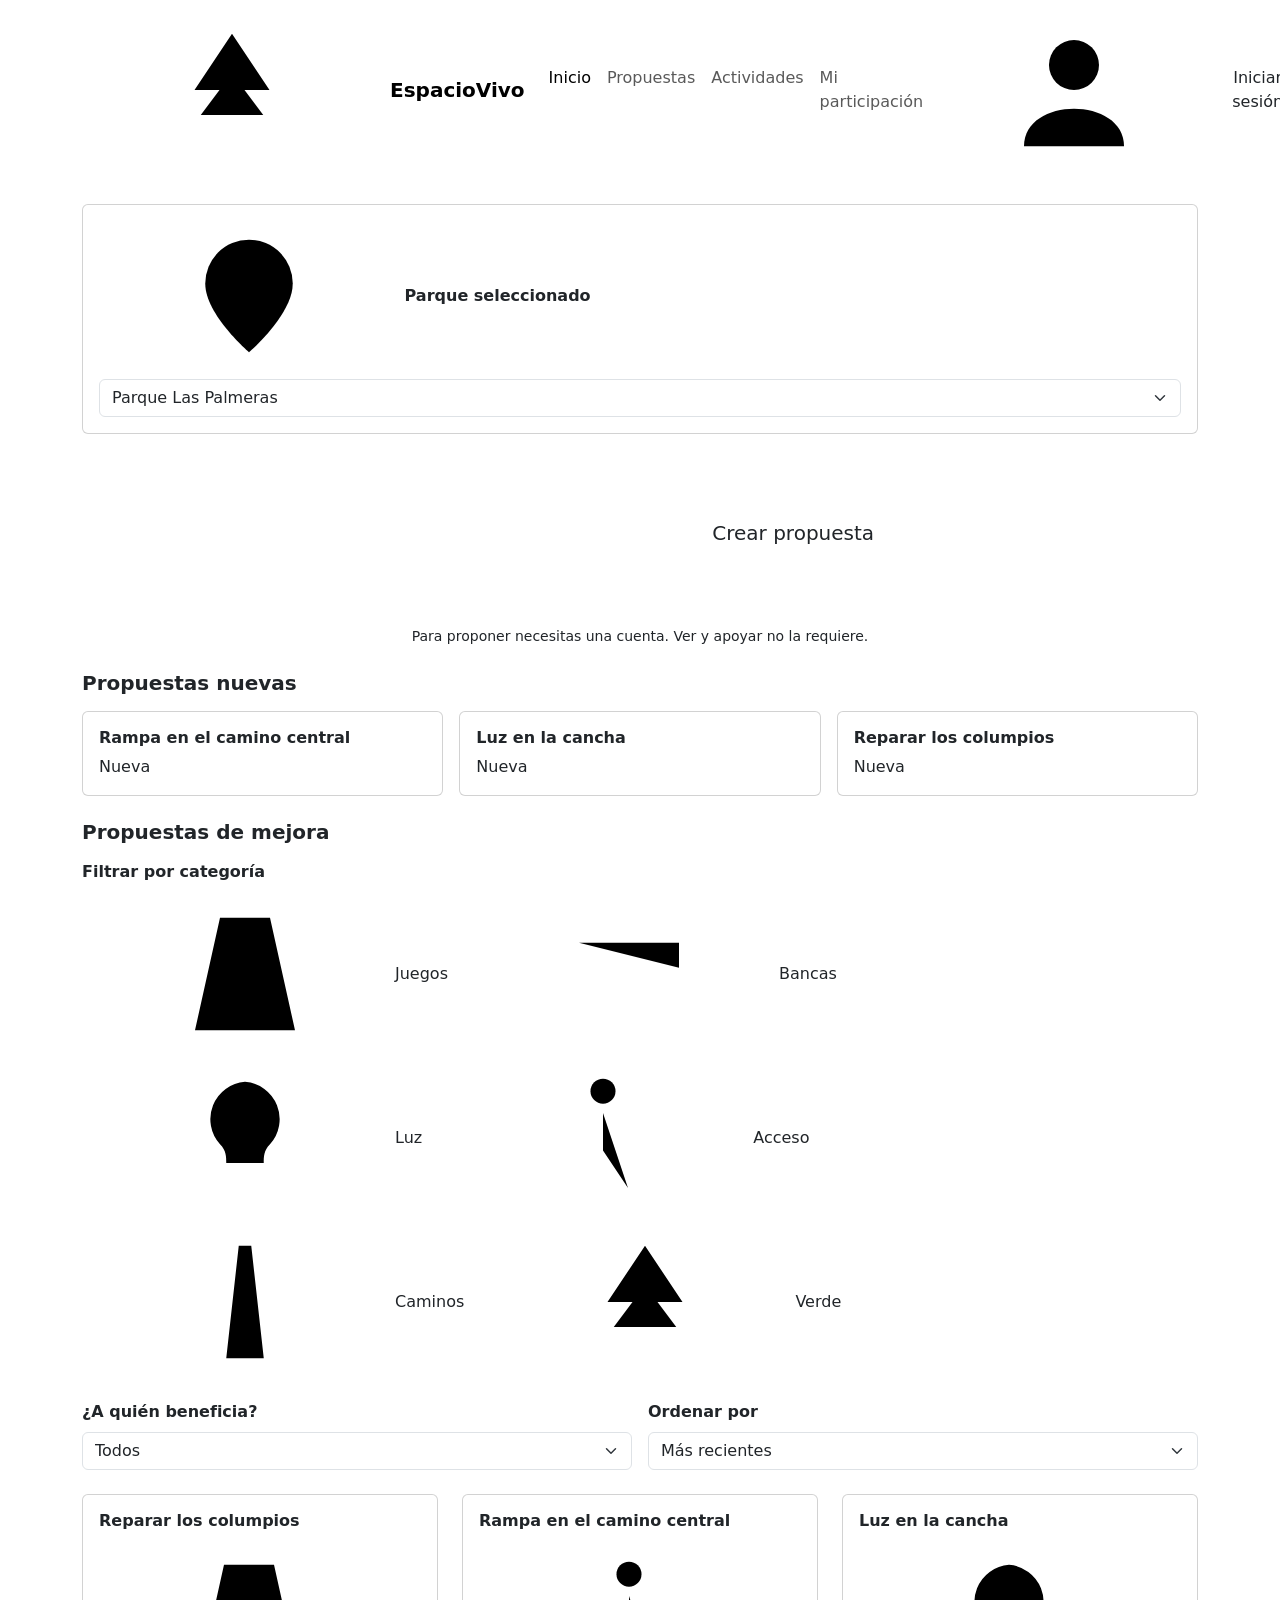
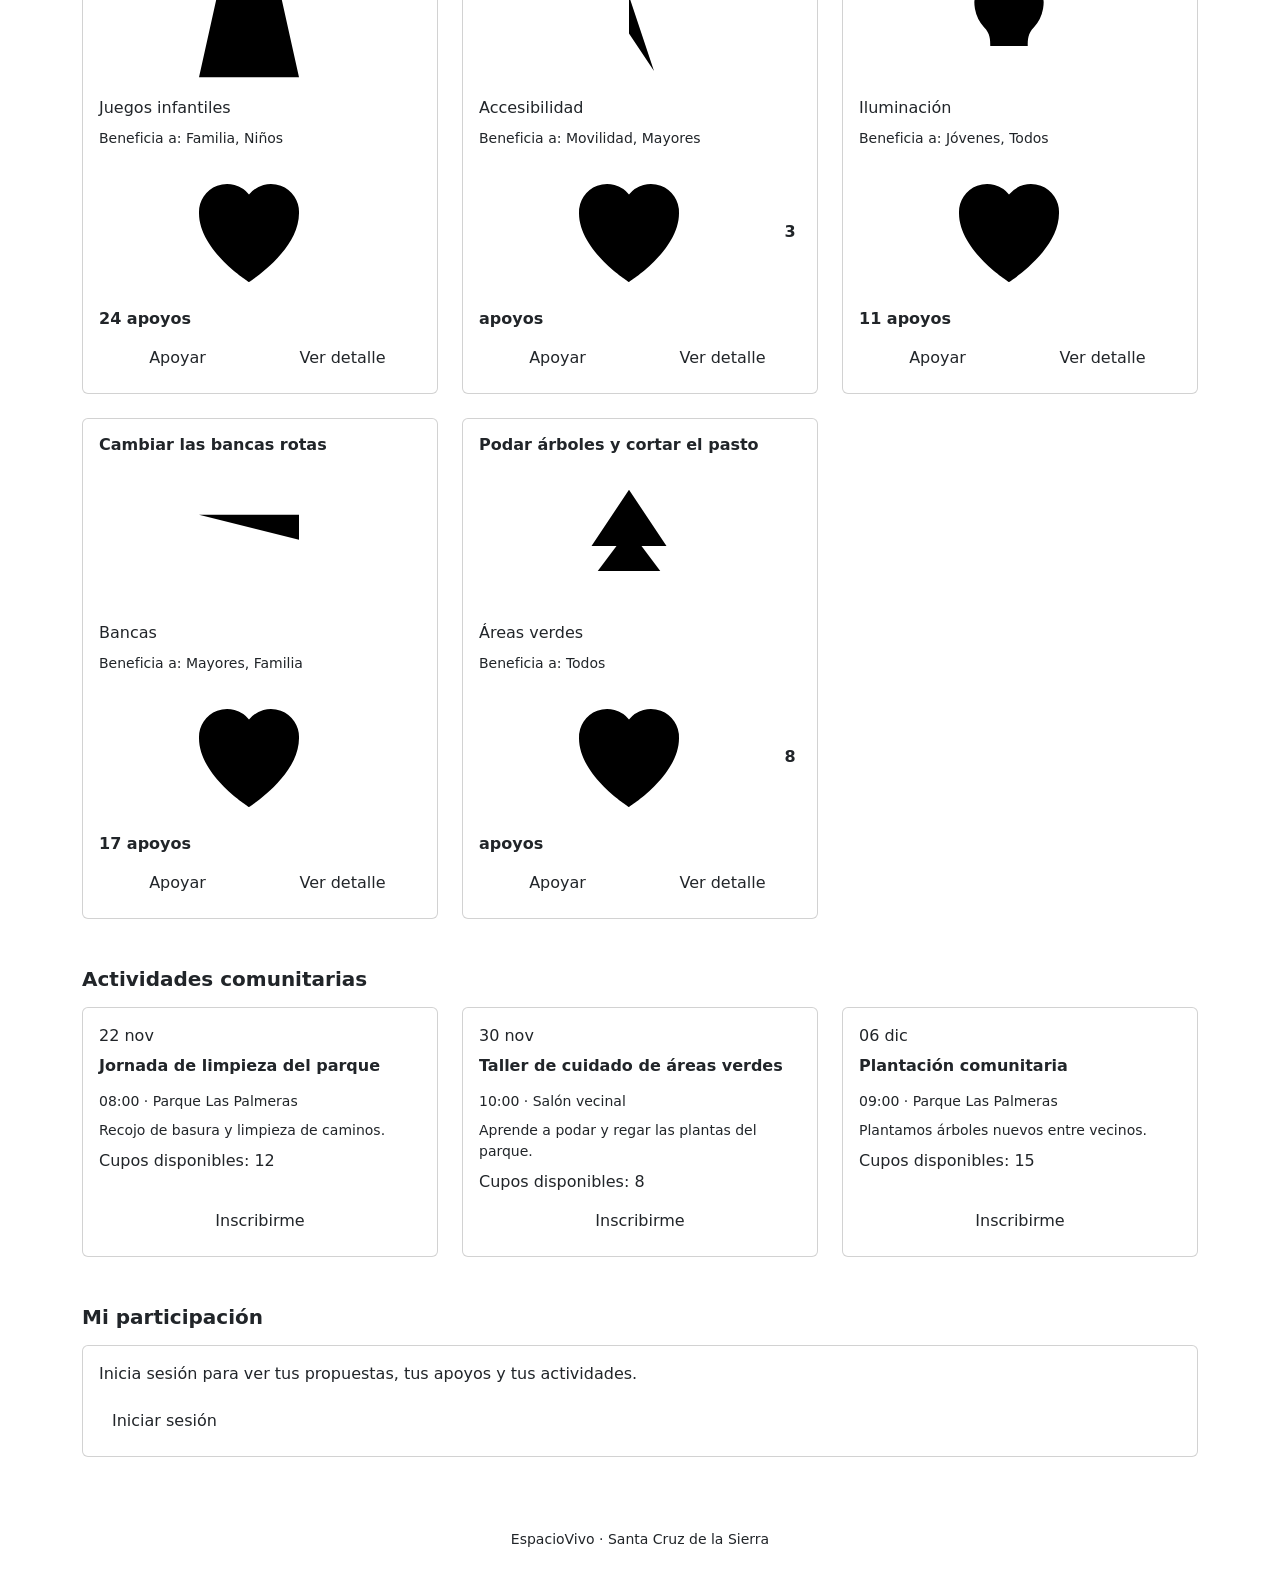
==== index.html @ ceea6c53 "primera versión del proyecto Espacio vivo" ====
<!DOCTYPE html>
<html lang="es">

<head>
    <meta charset="UTF-8">
    <meta name="viewport" content="width=device-width, initial-scale=1.0">
    <title>EspacioVivo | Parques y comunidad</title>
    <!-- Bootstrap 5 por CDN -->
    <link href="https://cdn.jsdelivr.net/npm/bootstrap@5.3.9/dist/css/bootstrap.min.css" rel="stylesheet"
        integrity="sha384-yEPZ7jP9S0QKiUQ0m3jjsO4ProIW7wvR9gXkI7JOGa2XVsw53Yke2bsdkBbjmmiX" crossorigin="anonymous">
    <!-- Tipografía pensada para leer fácil -->
    <link href="https://fonts.googleapis.com/css2?family=Atkinson+Hyperlegible:wght@400;700&display=swap" rel="stylesheet">
    <!-- Nuestra hoja de estilos -->
    <link rel="stylesheet" href="./css/styles.css">
</head>

<body>
    <!-- ICONOS SVG: se definen una vez y se usan con <use href="#i-nombre"> -->
    <svg width="0" height="0" style="position:absolute" aria-hidden="true">
        <symbol id="i-juegos" viewBox="0 0 24 24"><path d="M4 21 8 3h8l4 18M9 15h6" /></symbol>
        <symbol id="i-bancas" viewBox="0 0 24 24"><path d="M3 11h18M5 11v7M19 11v7M4 7h16v4" /></symbol>
        <symbol id="i-luz" viewBox="0 0 24 24"><path d="M9 18h6M10 21h4M12 3a6 6 0 0 0-4 10c1 1 1 2 1 3h6c0-1 0-2 1-3a6 6 0 0 0-4-10z" /></symbol>
        <symbol id="i-acceso" viewBox="0 0 24 24"><circle cx="12" cy="4.5" r="2" /><path d="M12 8v6l4 6M12 14l-4 6M6 10h12" /></symbol>
        <symbol id="i-caminos" viewBox="0 0 24 24"><path d="M9 21 11 3h2l2 18M12 6v2M12 11v2M12 16v2" /></symbol>
        <symbol id="i-verde" viewBox="0 0 24 24"><path d="M12 21v-6M12 3 6 12h4l-3 4h10l-3-4h4z" /></symbol>
        <symbol id="i-familia" viewBox="0 0 24 24"><circle cx="8" cy="6" r="2" /><circle cx="16" cy="6" r="2" /><path d="M4 20v-6a4 4 0 0 1 8 0v6M12 20v-6a4 4 0 0 1 8 0v6" /></symbol>
        <symbol id="i-mayores" viewBox="0 0 24 24"><circle cx="10" cy="5" r="2" /><path d="M10 8v7M10 15l-2 6M10 15l2 6M10 10l5 1v10" /></symbol>
        <symbol id="i-movilidad" viewBox="0 0 24 24"><circle cx="10" cy="4" r="2" /><path d="M10 7v6h5l3 5M8 10h5M7 14a5 5 0 1 0 7 6" /></symbol>
        <symbol id="i-jovenes" viewBox="0 0 24 24"><circle cx="12" cy="5" r="2" /><path d="M12 8v6M7 11l5-1 5 1M12 14l-3 7M12 14l3 7" /></symbol>
        <symbol id="i-ninos" viewBox="0 0 24 24"><circle cx="12" cy="6" r="2.5" /><path d="M8 21v-7a4 4 0 0 1 8 0v7M12 14v7" /></symbol>
        <symbol id="i-todos" viewBox="0 0 24 24"><circle cx="12" cy="12" r="9" /><path d="M3 12h18M12 3c3 3 3 15 0 18M12 3c-3 3-3 15 0 18" /></symbol>
        <symbol id="i-corazon" viewBox="0 0 24 24"><path d="M12 20s-8-5-8-11a4.5 4.5 0 0 1 8-3 4.5 4.5 0 0 1 8 3c0 6-8 11-8 11z" /></symbol>
        <symbol id="i-mas" viewBox="0 0 24 24"><path d="M12 5v14M5 12h14" /></symbol>
        <symbol id="i-pin" viewBox="0 0 24 24"><path d="M12 21s7-6 7-11a7 7 0 0 0-14 0c0 5 7 11 7 11z" /><circle cx="12" cy="10" r="2.5" /></symbol>
        <symbol id="i-usuario" viewBox="0 0 24 24"><circle cx="12" cy="8" r="4" /><path d="M4 21c0-4 4-6 8-6s8 2 8 6" /></symbol>
        <symbol id="i-check" viewBox="0 0 24 24"><path d="m5 12 5 5 9-10" /></symbol>
    </svg>

    <!-- BARRA DE NAVEGACIÓN -->
    <nav class="navbar navbar-expand-lg navbar-espacio sticky-top">
        <div class="container">
            <a class="navbar-brand d-flex align-items-center gap-2 fw-bold" href="./index.html">
                <span class="logo"><svg class="icono"><use href="#i-verde" /></svg></span>
                EspacioVivo
            </a>
            <button class="navbar-toggler" type="button" data-bs-toggle="collapse" data-bs-target="#menuPrincipal"
                aria-controls="menuPrincipal" aria-expanded="false" aria-label="Abrir menú">
                <span class="navbar-toggler-icon"></span>
            </button>
            <div class="collapse navbar-collapse" id="menuPrincipal">
                <ul class="navbar-nav me-auto mb-2 mb-lg-0">
                    <li class="nav-item"><a class="nav-link active" aria-current="page" href="./index.html">Inicio</a></li>
                    <li class="nav-item"><a class="nav-link" href="#propuestas">Propuestas</a></li>
                    <li class="nav-item"><a class="nav-link" href="#actividades">Actividades</a></li>
                    <li class="nav-item"><a class="nav-link" href="#participacion">Mi participación</a></li>
                </ul>
                <!-- Botón de sesión: lo controla script.js -->
                <button type="button" class="btn btn-outline-espacio d-flex align-items-center gap-2" onclick="manejarSesion()">
                    <svg class="icono"><use href="#i-usuario" /></svg>
                    <span id="etiquetaSesion">Iniciar sesión</span>
                </button>
            </div>
        </div>
    </nav>

    <main class="container py-4">
        <!-- PARQUE Y BOTÓN PRINCIPAL -->
        <section class="mb-4">
            <div class="card tarjeta mb-3">
                <div class="card-body">
                    <label for="parque" class="form-label fw-bold">
                        <svg class="icono"><use href="#i-pin" /></svg> Parque seleccionado
                    </label>
                    <select id="parque" class="form-select">
                        <option>Parque Las Palmeras</option>
                    </select>
                </div>
            </div>
            <!-- Para crear una propuesta se necesita iniciar sesión -->
            <button type="button" class="btn btn-espacio btn-lg w-100" onclick="abrirCrear()">
                <svg class="icono"><use href="#i-mas" /></svg> Crear propuesta
            </button>
            <p class="small text-center mt-2 mb-0">Para proponer necesitas una cuenta. Ver y apoyar no la requiere.</p>
        </section>

        <!-- PROPUESTAS NUEVAS -->
        <section class="mb-4">
            <h2 class="h5 fw-bold mb-3">Propuestas nuevas</h2>
            <div class="row g-3">
                <div class="col-12 col-md-4">
                    <a href="./detalle.html?id=2" class="card tarjeta tarjeta-mint h-100 text-decoration-none">
                        <div class="card-body">
                            <h3 class="h6 fw-bold">Rampa en el camino central</h3>
                            <span class="etiqueta bg-white">Nueva</span>
                        </div>
                    </a>
                </div>
                <div class="col-12 col-md-4">
                    <a href="./detalle.html?id=3" class="card tarjeta tarjeta-mint h-100 text-decoration-none">
                        <div class="card-body">
                            <h3 class="h6 fw-bold">Luz en la cancha</h3>
                            <span class="etiqueta bg-white">Nueva</span>
                        </div>
                    </a>
                </div>
                <div class="col-12 col-md-4">
                    <a href="./detalle.html?id=1" class="card tarjeta tarjeta-mint h-100 text-decoration-none">
                        <div class="card-body">
                            <h3 class="h6 fw-bold">Reparar los columpios</h3>
                            <span class="etiqueta bg-white">Nueva</span>
                        </div>
                    </a>
                </div>
            </div>
        </section>

        <!-- LISTA DE PROPUESTAS CON FILTROS -->
        <section class="mb-5" id="propuestas">
            <h2 class="h5 fw-bold mb-3">Propuestas de mejora</h2>

            <!-- Filtro por categoría (botones con icono grande y texto) -->
            <p class="fw-bold mb-2">Filtrar por categoría</p>
            <div class="rejilla rejilla-6 mb-3">
                <button type="button" class="btn btn-opcion filtro-cat" data-categoria="Juegos" aria-pressed="false" onclick="filtrarCategoria(this)"><svg class="icono icono-grande"><use href="#i-juegos" /></svg>Juegos</button>
                <button type="button" class="btn btn-opcion filtro-cat" data-categoria="Bancas" aria-pressed="false" onclick="filtrarCategoria(this)"><svg class="icono icono-grande"><use href="#i-bancas" /></svg>Bancas</button>
                <button type="button" class="btn btn-opcion filtro-cat" data-categoria="Luz" aria-pressed="false" onclick="filtrarCategoria(this)"><svg class="icono icono-grande"><use href="#i-luz" /></svg>Luz</button>
                <button type="button" class="btn btn-opcion filtro-cat" data-categoria="Acceso" aria-pressed="false" onclick="filtrarCategoria(this)"><svg class="icono icono-grande"><use href="#i-acceso" /></svg>Acceso</button>
                <button type="button" class="btn btn-opcion filtro-cat" data-categoria="Caminos" aria-pressed="false" onclick="filtrarCategoria(this)"><svg class="icono icono-grande"><use href="#i-caminos" /></svg>Caminos</button>
                <button type="button" class="btn btn-opcion filtro-cat" data-categoria="Verde" aria-pressed="false" onclick="filtrarCategoria(this)"><svg class="icono icono-grande"><use href="#i-verde" /></svg>Verde</button>
            </div>

            <!-- Filtro por beneficiarios y orden -->
            <div class="row g-3 mb-4">
                <div class="col-12 col-md-6">
                    <label for="filtroQuien" class="form-label fw-bold">¿A quién beneficia?</label>
                    <select id="filtroQuien" class="form-select" onchange="aplicarFiltros()">
                        <option>Todos</option>
                        <option>Familia</option>
                        <option>Mayores</option>
                        <option>Movilidad</option>
                        <option>Jóvenes</option>
                        <option>Niños</option>
                    </select>
                </div>
                <div class="col-12 col-md-6">
                    <label for="orden" class="form-label fw-bold">Ordenar por</label>
                    <select id="orden" class="form-select" onchange="ordenarPropuestas()">
                        <option value="recientes">Más recientes</option>
                        <option value="apoyadas">Más apoyadas</option>
                        <option value="visitas">Pocas visitas</option>
                    </select>
                </div>
            </div>

            <!-- TARJETAS DE PROPUESTAS (data-* guardan los datos para filtrar y ordenar) -->
            <div class="row g-4" id="listaPropuestas">
                <!-- Propuesta 1 -->
                <div class="col-12 col-md-6 col-lg-4 propuesta" data-id="1" data-categoria="Juegos" data-quien="Familia,Niños" data-dias="4" data-apoyos="24" data-visitas="30">
                    <article class="card tarjeta h-100">
                        <div class="card-body d-flex flex-column gap-2">
                            <h3 class="h6 fw-bold">Reparar los columpios</h3>
                            <span class="etiqueta"><svg class="icono"><use href="#i-juegos" /></svg> Juegos infantiles</span>
                            <p class="small mb-0">Beneficia a: Familia, Niños</p>
                            <p class="fw-bold mb-0"><svg class="icono"><use href="#i-corazon" /></svg> <span class="contador">24</span> apoyos</p>
                            <div class="d-flex gap-2 mt-auto">
                                <button type="button" class="btn btn-apoyar w-100" onclick="apoyar('1')">Apoyar</button>
                                <a href="./detalle.html?id=1" class="btn btn-outline-espacio w-100">Ver detalle</a>
                            </div>
                        </div>
                    </article>
                </div>
                <!-- Propuesta 2 -->
                <div class="col-12 col-md-6 col-lg-4 propuesta" data-id="2" data-categoria="Acceso" data-quien="Movilidad,Mayores" data-dias="1" data-apoyos="3" data-visitas="5">
                    <article class="card tarjeta h-100">
                        <div class="card-body d-flex flex-column gap-2">
                            <h3 class="h6 fw-bold">Rampa en el camino central</h3>
                            <span class="etiqueta"><svg class="icono"><use href="#i-acceso" /></svg> Accesibilidad</span>
                            <p class="small mb-0">Beneficia a: Movilidad, Mayores</p>
                            <p class="fw-bold mb-0"><svg class="icono"><use href="#i-corazon" /></svg> <span class="contador">3</span> apoyos</p>
                            <div class="d-flex gap-2 mt-auto">
                                <button type="button" class="btn btn-apoyar w-100" onclick="apoyar('2')">Apoyar</button>
                                <a href="./detalle.html?id=2" class="btn btn-outline-espacio w-100">Ver detalle</a>
                            </div>
                        </div>
                    </article>
                </div>
                <!-- Propuesta 3 -->
                <div class="col-12 col-md-6 col-lg-4 propuesta" data-id="3" data-categoria="Luz" data-quien="Jóvenes,Todos" data-dias="2" data-apoyos="11" data-visitas="14">
                    <article class="card tarjeta h-100">
                        <div class="card-body d-flex flex-column gap-2">
                            <h3 class="h6 fw-bold">Luz en la cancha</h3>
                            <span class="etiqueta"><svg class="icono"><use href="#i-luz" /></svg> Iluminación</span>
                            <p class="small mb-0">Beneficia a: Jóvenes, Todos</p>
                            <p class="fw-bold mb-0"><svg class="icono"><use href="#i-corazon" /></svg> <span class="contador">11</span> apoyos</p>
                            <div class="d-flex gap-2 mt-auto">
                                <button type="button" class="btn btn-apoyar w-100" onclick="apoyar('3')">Apoyar</button>
                                <a href="./detalle.html?id=3" class="btn btn-outline-espacio w-100">Ver detalle</a>
                            </div>
                        </div>
                    </article>
                </div>
                <!-- Propuesta 4 -->
                <div class="col-12 col-md-6 col-lg-4 propuesta" data-id="4" data-categoria="Bancas" data-quien="Mayores,Familia" data-dias="9" data-apoyos="17" data-visitas="22">
                    <article class="card tarjeta h-100">
                        <div class="card-body d-flex flex-column gap-2">
                            <h3 class="h6 fw-bold">Cambiar las bancas rotas</h3>
                            <span class="etiqueta"><svg class="icono"><use href="#i-bancas" /></svg> Bancas</span>
                            <p class="small mb-0">Beneficia a: Mayores, Familia</p>
                            <p class="fw-bold mb-0"><svg class="icono"><use href="#i-corazon" /></svg> <span class="contador">17</span> apoyos</p>
                            <div class="d-flex gap-2 mt-auto">
                                <button type="button" class="btn btn-apoyar w-100" onclick="apoyar('4')">Apoyar</button>
                                <a href="./detalle.html?id=4" class="btn btn-outline-espacio w-100">Ver detalle</a>
                            </div>
                        </div>
                    </article>
                </div>
                <!-- Propuesta 5 -->
                <div class="col-12 col-md-6 col-lg-4 propuesta" data-id="5" data-categoria="Verde" data-quien="Todos" data-dias="12" data-apoyos="8" data-visitas="9">
                    <article class="card tarjeta h-100">
                        <div class="card-body d-flex flex-column gap-2">
                            <h3 class="h6 fw-bold">Podar árboles y cortar el pasto</h3>
                            <span class="etiqueta"><svg class="icono"><use href="#i-verde" /></svg> Áreas verdes</span>
                            <p class="small mb-0">Beneficia a: Todos</p>
                            <p class="fw-bold mb-0"><svg class="icono"><use href="#i-corazon" /></svg> <span class="contador">8</span> apoyos</p>
                            <div class="d-flex gap-2 mt-auto">
                                <button type="button" class="btn btn-apoyar w-100" onclick="apoyar('5')">Apoyar</button>
                                <a href="./detalle.html?id=5" class="btn btn-outline-espacio w-100">Ver detalle</a>
                            </div>
                        </div>
                    </article>
                </div>
            </div>
            <!-- Mensaje cuando los filtros no encuentran nada -->
            <div id="sinResultados" class="card tarjeta mt-3 d-none">
                <div class="card-body"><b>No hay propuestas con estos filtros.</b> Quita un filtro o crea una propuesta.</div>
            </div>
        </section>

        <!-- ACTIVIDADES COMUNITARIAS -->
        <section class="mb-5" id="actividades">
            <h2 class="h5 fw-bold mb-3">Actividades comunitarias</h2>
            <div class="row g-4">
                <div class="col-12 col-md-4 actividad" data-id="1" data-cupo="12">
                    <article class="card tarjeta h-100">
                        <div class="card-body d-flex flex-column gap-2">
                            <p class="fecha mb-0">22 nov</p>
                            <h3 class="h6 fw-bold">Jornada de limpieza del parque</h3>
                            <p class="small mb-0">08:00 · Parque Las Palmeras</p>
                            <p class="small mb-0">Recojo de basura y limpieza de caminos.</p>
                            <span class="etiqueta">Cupos disponibles: <span class="cupo">12</span></span>
                            <button type="button" class="btn btn-espacio w-100 mt-auto" onclick="inscribirse('1')">Inscribirme</button>
                        </div>
                    </article>
                </div>
                <div class="col-12 col-md-4 actividad" data-id="2" data-cupo="8">
                    <article class="card tarjeta h-100">
                        <div class="card-body d-flex flex-column gap-2">
                            <p class="fecha mb-0">30 nov</p>
                            <h3 class="h6 fw-bold">Taller de cuidado de áreas verdes</h3>
                            <p class="small mb-0">10:00 · Salón vecinal</p>
                            <p class="small mb-0">Aprende a podar y regar las plantas del parque.</p>
                            <span class="etiqueta">Cupos disponibles: <span class="cupo">8</span></span>
                            <button type="button" class="btn btn-espacio w-100 mt-auto" onclick="inscribirse('2')">Inscribirme</button>
                        </div>
                    </article>
                </div>
                <div class="col-12 col-md-4 actividad" data-id="3" data-cupo="15">
                    <article class="card tarjeta h-100">
                        <div class="card-body d-flex flex-column gap-2">
                            <p class="fecha mb-0">06 dic</p>
                            <h3 class="h6 fw-bold">Plantación comunitaria</h3>
                            <p class="small mb-0">09:00 · Parque Las Palmeras</p>
                            <p class="small mb-0">Plantamos árboles nuevos entre vecinos.</p>
                            <span class="etiqueta">Cupos disponibles: <span class="cupo">15</span></span>
                            <button type="button" class="btn btn-espacio w-100 mt-auto" onclick="inscribirse('3')">Inscribirme</button>
                        </div>
                    </article>
                </div>
            </div>
        </section>

        <!-- MI PARTICIPACIÓN (solo con sesión iniciada) -->
        <section class="mb-5" id="participacion">
            <h2 class="h5 fw-bold mb-3">Mi participación</h2>
            <div id="participacionAviso" class="card tarjeta">
                <div class="card-body">
                    <p>Inicia sesión para ver tus propuestas, tus apoyos y tus actividades.</p>
                    <button type="button" class="btn btn-espacio" onclick="manejarSesion()">Iniciar sesión</button>
                </div>
            </div>
            <div id="participacionContenido" class="d-none">
                <p class="h5" id="saludo"></p>
                <div class="card tarjeta tarjeta-mint mb-3">
                    <div class="card-body">
                        <p class="fw-bold mb-1"><svg class="icono"><use href="#i-corazon" /></svg> <span id="insignia"></span></p>
                        <p class="small mb-0">La insignia se gana al publicar propuestas o colaborar en actividades, no por votos.</p>
                    </div>
                </div>
                <div class="row g-3">
                    <div class="col-12 col-md-4"><div class="card tarjeta h-100"><div class="card-body"><h3 class="h6 fw-bold">Mis propuestas</h3><ul id="misPropuestas"></ul></div></div></div>
                    <div class="col-12 col-md-4"><div class="card tarjeta h-100"><div class="card-body"><h3 class="h6 fw-bold">Propuestas que apoyé</h3><ul id="misApoyos"></ul></div></div></div>
                    <div class="col-12 col-md-4"><div class="card tarjeta h-100"><div class="card-body"><h3 class="h6 fw-bold">Mis actividades</h3><ul id="misActividades"></ul></div></div></div>
                </div>
            </div>
        </section>
    </main>

    <footer class="text-center small pb-4">EspacioVivo · Santa Cruz de la Sierra</footer>

    <!-- VENTANA: ACCESO (aparece al crear una propuesta o inscribirse) -->
    <div class="modal fade" id="modalAcceso" tabindex="-1" aria-labelledby="tituloAcceso" aria-hidden="true">
        <div class="modal-dialog modal-dialog-centered">
            <form class="modal-content" novalidate onsubmit="iniciarSesion(event)">
                <div class="modal-header">
                    <h2 class="modal-title h5 fw-bold" id="tituloAcceso">Para proponer necesitas una cuenta</h2>
                    <button type="button" class="btn-close" data-bs-dismiss="modal" aria-label="Cerrar"></button>
                </div>
                <div class="modal-body d-grid gap-3">
                    <p class="etiqueta mb-0">Ver y apoyar propuestas no requiere registro.</p>
                    <div>
                        <label for="nombre" class="form-label fw-bold">Nombre (opcional)</label>
                        <input type="text" id="nombre" name="nombre" class="form-control" autocomplete="name">
                    </div>
                    <div>
                        <label for="correo" class="form-label fw-bold">Correo electrónico</label>
                        <input type="email" id="correo" name="correo" class="form-control" required autocomplete="email">
                        <div class="invalid-feedback">Escribe un correo válido.</div>
                    </div>
                    <div>
                        <label for="clave" class="form-label fw-bold">Contraseña (mínimo 4 caracteres)</label>
                        <input type="password" id="clave" name="clave" class="form-control" required minlength="4">
                        <div class="invalid-feedback">La contraseña debe tener al menos 4 caracteres.</div>
                    </div>
                    <button type="submit" class="btn btn-espacio w-100">Ingresar o crear cuenta</button>
                    <button type="button" class="btn btn-outline-espacio w-100" data-bs-dismiss="modal">Seguir viendo propuestas</button>
                    <p class="small text-center mb-0">Demostración: los datos se guardan solo en este navegador.</p>
                </div>
            </form>
        </div>
    </div>

    <!-- VENTANA: CREAR PROPUESTA -->
    <div class="modal fade" id="modalCrear" tabindex="-1" aria-labelledby="tituloCrear" aria-hidden="true">
        <div class="modal-dialog modal-dialog-centered modal-dialog-scrollable modal-lg">
            <form class="modal-content" id="formularioPropuesta" novalidate onsubmit="publicarPropuesta(event)">
                <div class="modal-header">
                    <h2 class="modal-title h5 fw-bold" id="tituloCrear">Crear propuesta</h2>
                    <button type="button" class="btn-close" data-bs-dismiss="modal" aria-label="Cerrar"></button>
                </div>
                <div class="modal-body d-grid gap-3">
                    <span class="etiqueta bg-white"><svg class="icono"><use href="#i-pin" /></svg> Parque Las Palmeras</span>
                    <div>
                        <label for="titulo" class="form-label fw-bold">Título de la propuesta</label>
                        <input type="text" id="titulo" name="titulo" class="form-control" maxlength="80" required>
                        <div class="form-text">Ejemplo: Reparar los columpios</div>
                        <div class="invalid-feedback">Completa este campo.</div>
                    </div>
                    <!-- Categoría: se elige una (botones de opción con icono) -->
                    <fieldset>
                        <legend class="h6 fw-bold">Categoría de mejora (elige una)</legend>
                        <div class="rejilla">
                            <input type="radio" class="btn-check" name="categoria" id="cat-Juegos" value="Juegos" required>
                            <label class="btn btn-opcion" for="cat-Juegos"><svg class="icono icono-grande"><use href="#i-juegos" /></svg>Juegos</label>
                            <input type="radio" class="btn-check" name="categoria" id="cat-Bancas" value="Bancas">
                            <label class="btn btn-opcion" for="cat-Bancas"><svg class="icono icono-grande"><use href="#i-bancas" /></svg>Bancas</label>
                            <input type="radio" class="btn-check" name="categoria" id="cat-Luz" value="Luz">
                            <label class="btn btn-opcion" for="cat-Luz"><svg class="icono icono-grande"><use href="#i-luz" /></svg>Luz</label>
                            <input type="radio" class="btn-check" name="categoria" id="cat-Acceso" value="Acceso">
                            <label class="btn btn-opcion" for="cat-Acceso"><svg class="icono icono-grande"><use href="#i-acceso" /></svg>Acceso</label>
                            <input type="radio" class="btn-check" name="categoria" id="cat-Caminos" value="Caminos">
                            <label class="btn btn-opcion" for="cat-Caminos"><svg class="icono icono-grande"><use href="#i-caminos" /></svg>Caminos</label>
                            <input type="radio" class="btn-check" name="categoria" id="cat-Verde" value="Verde">
                            <label class="btn btn-opcion" for="cat-Verde"><svg class="icono icono-grande"><use href="#i-verde" /></svg>Verde</label>
                            <div class="invalid-feedback">Elige una categoría.</div>
                        </div>
                    </fieldset>
                    <!-- ¿A quién beneficia? opcional, se pueden marcar varias -->
                    <fieldset>
                        <legend class="h6 fw-bold">¿A quién beneficia? (opcional, varias)</legend>
                        <div class="rejilla">
                            <input type="checkbox" class="btn-check" name="quien" id="q-Familia" value="Familia">
                            <label class="btn btn-opcion" for="q-Familia"><svg class="icono icono-grande"><use href="#i-familia" /></svg>Familia</label>
                            <input type="checkbox" class="btn-check" name="quien" id="q-Mayores" value="Mayores">
                            <label class="btn btn-opcion" for="q-Mayores"><svg class="icono icono-grande"><use href="#i-mayores" /></svg>Mayores</label>
                            <input type="checkbox" class="btn-check" name="quien" id="q-Movilidad" value="Movilidad">
                            <label class="btn btn-opcion" for="q-Movilidad"><svg class="icono icono-grande"><use href="#i-movilidad" /></svg>Movilidad</label>
                            <input type="checkbox" class="btn-check" name="quien" id="q-Jovenes" value="Jóvenes">
                            <label class="btn btn-opcion" for="q-Jovenes"><svg class="icono icono-grande"><use href="#i-jovenes" /></svg>Jóvenes</label>
                            <input type="checkbox" class="btn-check" name="quien" id="q-Ninos" value="Niños">
                            <label class="btn btn-opcion" for="q-Ninos"><svg class="icono icono-grande"><use href="#i-ninos" /></svg>Niños</label>
                            <input type="checkbox" class="btn-check" name="quien" id="q-Todos" value="Todos">
                            <label class="btn btn-opcion" for="q-Todos"><svg class="icono icono-grande"><use href="#i-todos" /></svg>Todos</label>
                        </div>
                    </fieldset>
                    <div>
                        <label for="descripcion" class="form-label fw-bold">Descripción</label>
                        <textarea id="descripcion" name="descripcion" class="form-control" rows="4" maxlength="350" required></textarea>
                        <div class="invalid-feedback">Completa este campo.</div>
                    </div>
                    <div>
                        <label for="motivo" class="form-label fw-bold">Motivo o justificación</label>
                        <textarea id="motivo" name="motivo" class="form-control" rows="3" maxlength="250" required></textarea>
                        <div class="form-text">¿Por qué es importante para los vecinos?</div>
                        <div class="invalid-feedback">Completa este campo.</div>
                    </div>
                    <p class="small mb-0">Título, categoría, descripción y motivo son obligatorios.</p>
                    <button type="submit" class="btn btn-espacio w-100">Publicar propuesta</button>
                    <button type="button" class="btn btn-outline-espacio w-100" data-bs-dismiss="modal">Cancelar</button>
                </div>
            </form>
        </div>
    </div>

    <!-- VENTANA: CONFIRMACIÓN -->
    <div class="modal fade" id="modalConfirmacion" tabindex="-1" aria-labelledby="tituloConfirmacion" aria-hidden="true">
        <div class="modal-dialog modal-dialog-centered">
            <div class="modal-content">
                <div class="modal-body d-grid gap-3 text-center">
                    <span class="circulo-ok mx-auto"><svg class="icono icono-grande"><use href="#i-check" /></svg></span>
                    <h2 class="h4 fw-bold" id="tituloConfirmacion">¡Tu propuesta se registró correctamente!</h2>
                    <p class="mb-0">Tus vecinos ya pueden verla y apoyarla.</p>
                    <div class="card tarjeta tarjeta-mint text-start"><div class="card-body">
                        <p class="fw-bold mb-1" id="resumenTitulo"></p>
                        <p class="mb-1">Categoría: <span id="resumenCategoria"></span></p>
                        <p class="mb-1">Beneficia a: <span id="resumenQuien"></span></p>
                        <p class="mb-0">Estado: Publicada</p>
                    </div></div>
                    <button type="button" class="btn btn-espacio w-100" data-bs-dismiss="modal">Ver otras propuestas</button>
                    <a href="./index.html" class="btn btn-outline-espacio w-100">Volver al inicio</a>
                </div>
            </div>
        </div>
    </div>

    <!-- AVISO EMERGENTE (reemplaza al alert) -->
    <div class="toast-container position-fixed bottom-0 end-0 p-3">
        <div id="aviso" class="toast aviso" role="status" aria-live="polite" data-bs-delay="3500">
            <div class="toast-body" id="textoAviso"></div>
        </div>
    </div>

    <script src="https://cdn.jsdelivr.net/npm/bootstrap@5.3.9/dist/js/bootstrap.bundle.min.js"
        integrity="sha384-WyOxWvTyr1QaMPfiPJSv76iReVthorl5uWlFtZPyK0IEB0hGzo9y5Bp9mYanr8Bu"
        crossorigin="anonymous"></script>
    <script src="./js/script.js"></script>
</body>

</html>
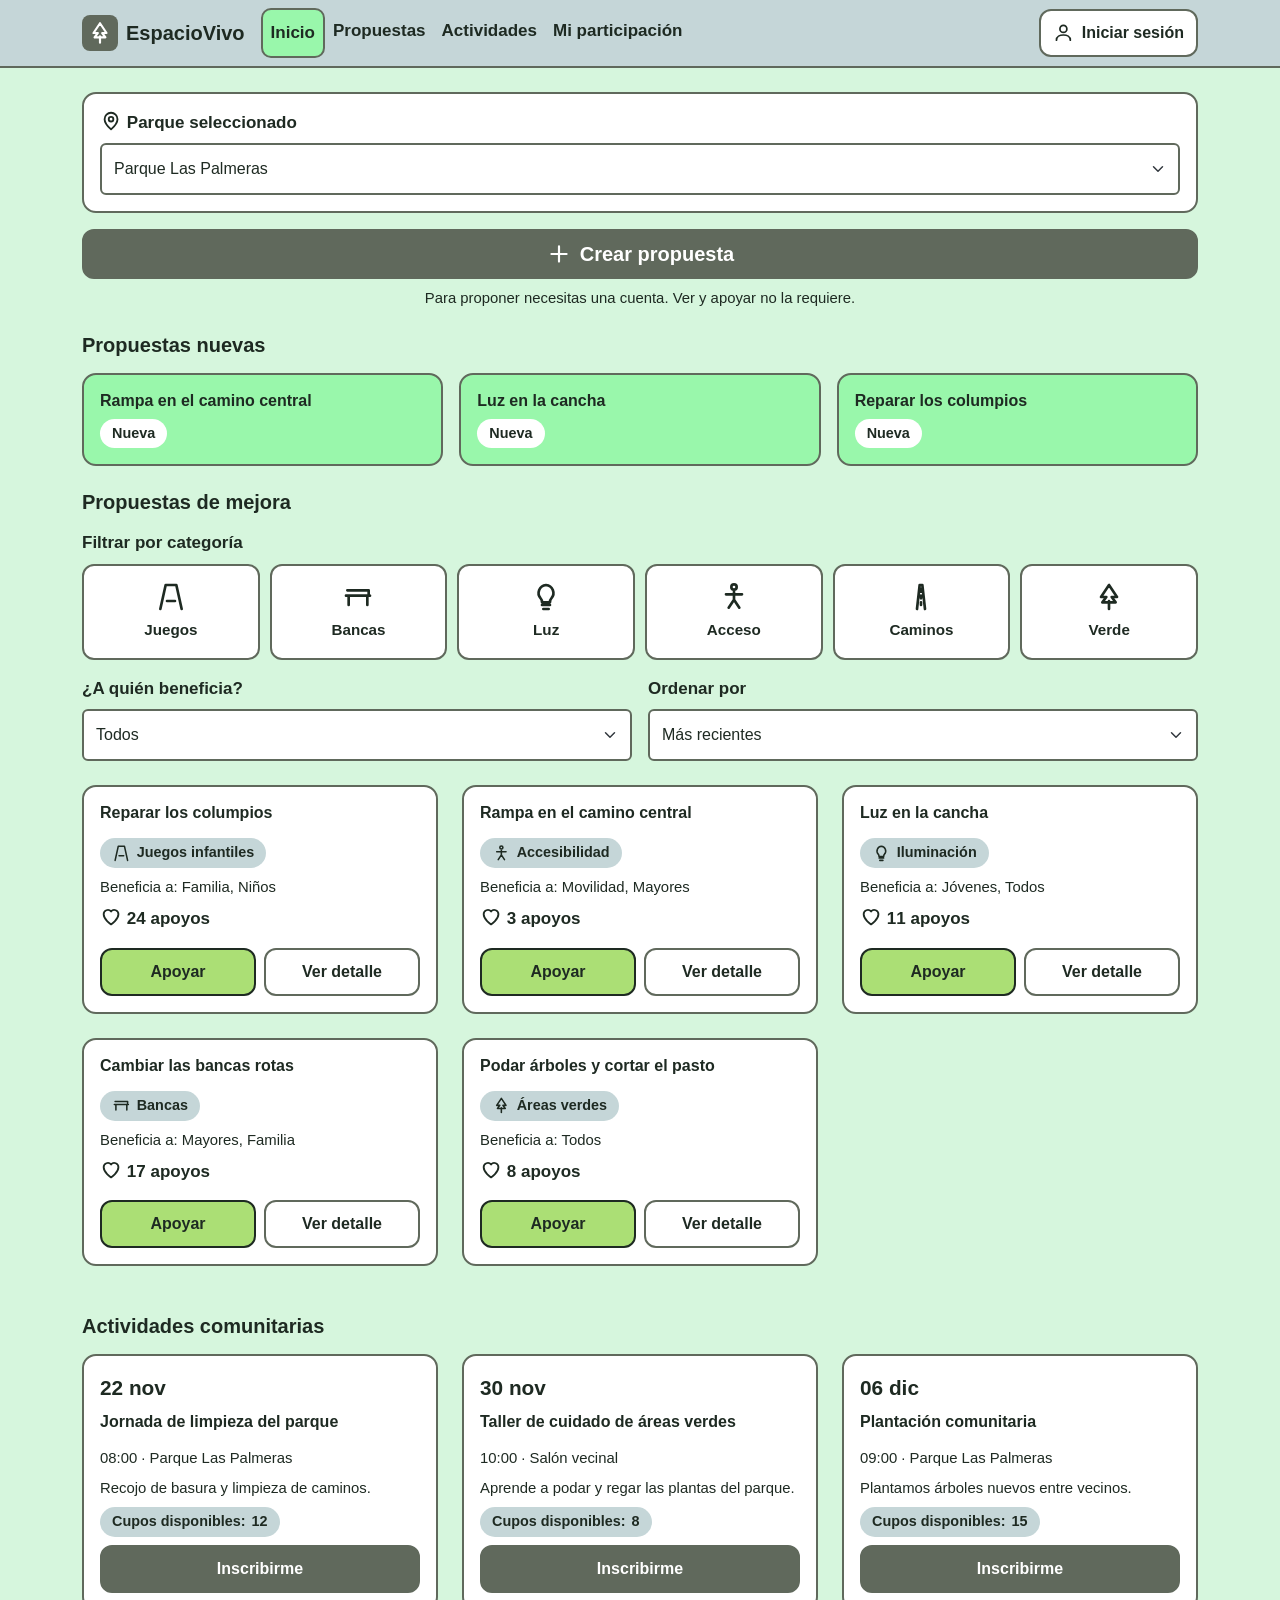
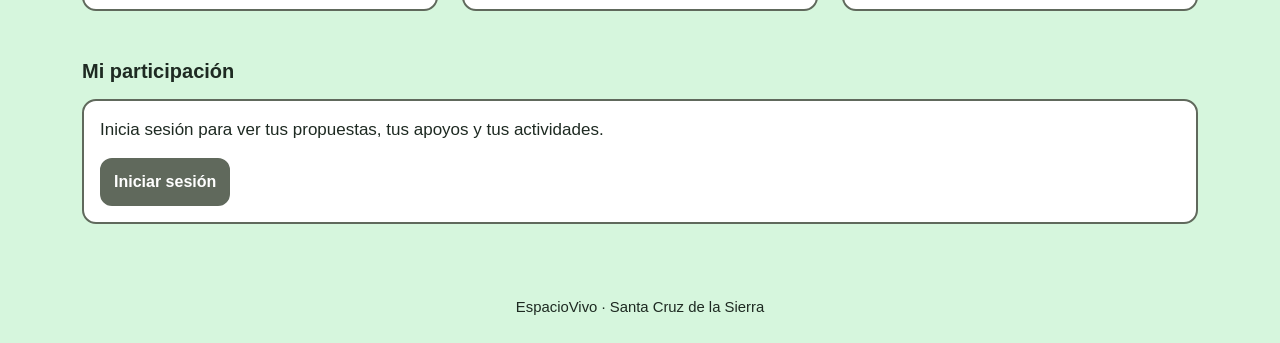
==== commit 66ed19f4: "cambios parciales" ====
--- a/index.html
+++ b/index.html
@@ -326,6 +326,22 @@
                         <input type="email" id="correo" name="correo" class="form-control" required autocomplete="email">
                         <div class="invalid-feedback">Escribe un correo válido.</div>
                     </div>
+                    <!-- Rol: Ciudadano o Autoridad (la Autoridad necesita código de acreditación) -->
+                    <fieldset>
+                        <legend class="h6 fw-bold">Ingresar como</legend>
+                        <div class="rejilla rejilla-2">
+                            <input type="radio" class="btn-check" name="rol" id="rol-ciudadano" value="ciudadano" checked onchange="cambiarRol()">
+                            <label class="btn btn-opcion" for="rol-ciudadano"><svg class="icono icono-grande"><use href="#i-usuario" /></svg>Ciudadano</label>
+                            <input type="radio" class="btn-check" name="rol" id="rol-autoridad" value="autoridad" onchange="cambiarRol()">
+                            <label class="btn btn-opcion" for="rol-autoridad"><svg class="icono icono-grande"><use href="#i-check" /></svg>Autoridad</label>
+                        </div>
+                    </fieldset>
+                    <div id="campoCodigo" class="d-none">
+                        <label for="codigo" class="form-label fw-bold">Código de acreditación</label>
+                        <input type="text" id="codigo" name="codigo" class="form-control" autocomplete="off">
+                        <div class="form-text">Demostración: el código simulado es AUT-2026.</div>
+                        <div class="invalid-feedback">Código inválido. Revisa tu código o ingresa como ciudadano.</div>
+                    </div>
                     <div>
                         <label for="clave" class="form-label fw-bold">Contraseña (mínimo 4 caracteres)</label>
                         <input type="password" id="clave" name="clave" class="form-control" required minlength="4">
@@ -432,6 +448,28 @@
         </div>
     </div>
 
+    <!-- VENTANA: ATENDER PROPUESTA (solo Autoridad) -->
+    <div class="modal fade" id="modalAtencion" tabindex="-1" aria-labelledby="tituloAtencion" aria-hidden="true">
+        <div class="modal-dialog modal-dialog-centered">
+            <form class="modal-content" novalidate onsubmit="guardarAtencion(event)">
+                <div class="modal-header">
+                    <h2 class="modal-title h5 fw-bold" id="tituloAtencion">Atender propuesta</h2>
+                    <button type="button" class="btn-close" data-bs-dismiss="modal" aria-label="Cerrar"></button>
+                </div>
+                <div class="modal-body d-grid gap-3">
+                    <p class="fw-bold mb-0" id="atencionTitulo"></p>
+                    <div>
+                        <label for="respuesta" class="form-label fw-bold">Respuesta oficial</label>
+                        <textarea id="respuesta" name="respuesta" class="form-control" rows="4" maxlength="300" required></textarea>
+                        <div class="invalid-feedback">Escribe la respuesta oficial.</div>
+                    </div>
+                    <button type="submit" class="btn btn-espacio w-100">Guardar atención</button>
+                    <button type="button" class="btn btn-outline-espacio w-100" data-bs-dismiss="modal">Cancelar</button>
+                </div>
+            </form>
+        </div>
+    </div>
+
     <!-- AVISO EMERGENTE (reemplaza al alert) -->
     <div class="toast-container position-fixed bottom-0 end-0 p-3">
         <div id="aviso" class="toast aviso" role="status" aria-live="polite" data-bs-delay="3500">
--- a/css/styles.css
+++ b/css/styles.css
@@ -0,0 +1,289 @@
+/* ===== PALETA DE COLORES DE ESPACIOVIVO ===== Fondo: #D6F6DD | Texto: #1E2A22 | Primario/bordes: #60695C
+   Acentos: #99F7AB y #ABDF75 | Barra superior/etiquetas: #C5D6D8 */
+
+/* ----- General ----- */
+body {
+    background-color: #D6F6DD;
+    color: #1E2A22;
+    font-family: "Atkinson Hyperlegible", Arial, sans-serif;
+    font-size: 1.0625rem;
+}
+
+a {
+    color: #1E2A22;
+}
+
+/* Contorno visible al navegar con teclado */
+a:focus-visible,
+button:focus-visible,
+.form-control:focus,
+.form-select:focus,
+.btn-check:focus-visible+.btn-opcion {
+    outline: 3px solid #1E2A22;
+    outline-offset: 2px;
+    box-shadow: none;
+}
+
+/* ----- Iconos SVG ----- */
+.icono {
+    width: 1.3em;
+    height: 1.3em;
+    fill: none;
+    stroke: currentColor;
+    stroke-width: 2;
+    stroke-linecap: round;
+    stroke-linejoin: round;
+    vertical-align: -0.25em;
+}
+
+.icono-grande {
+    width: 32px;
+    height: 32px;
+}
+
+.icono-enorme {
+    width: 96px;
+    height: 96px;
+    display: block;
+}
+
+/* ----- Barra de navegación ----- */
+.navbar-espacio {
+    background-color: #C5D6D8;
+    border-bottom: 2px solid #60695C;
+}
+
+.navbar-espacio .navbar-brand,
+.navbar-espacio .nav-link {
+    color: #1E2A22;
+}
+
+.navbar-espacio .nav-link {
+    font-weight: bold;
+    border-radius: 10px;
+    padding: 10px 14px;
+}
+
+.navbar-espacio .nav-link.active {
+    background-color: #99F7AB;
+    color: #1E2A22;
+    border: 2px solid #60695C;
+}
+
+.logo {
+    width: 36px;
+    height: 36px;
+    border-radius: 8px;
+    background-color: #60695C;
+    color: #FFFFFF;
+    display: grid;
+    place-items: center;
+}
+
+/* ----- Botones ----- */
+.btn-espacio,
+.btn-outline-espacio,
+.btn-apoyar {
+    min-height: 48px;
+    border: 2px solid #60695C;
+    border-radius: 12px;
+    font-weight: bold;
+    display: inline-flex;
+    align-items: center;
+    justify-content: center;
+    gap: 8px;
+}
+
+.btn-espacio {
+    background-color: #60695C;
+    color: #FFFFFF;
+}
+
+.btn-espacio:hover {
+    background-color: #4A5247;
+    color: #FFFFFF;
+}
+
+.btn-outline-espacio {
+    background-color: #FFFFFF;
+    color: #1E2A22;
+}
+
+.btn-outline-espacio:hover {
+    background-color: #C5D6D8;
+    color: #1E2A22;
+}
+
+.btn-apoyar {
+    background-color: #ABDF75;
+    color: #1E2A22;
+    border-color: #1E2A22;
+}
+
+.btn-apoyar:hover {
+    background-color: #99F7AB;
+    color: #1E2A22;
+}
+
+/* ----- Tarjetas y etiquetas ----- */
+.tarjeta {
+    background-color: #FFFFFF;
+    border: 2px solid #60695C;
+    border-radius: 14px;
+    color: #1E2A22;
+}
+
+.tarjeta-mint {
+    background-color: #99F7AB;
+}
+
+.etiqueta {
+    display: inline-flex;
+    align-items: center;
+    gap: 6px;
+    background-color: #C5D6D8;
+    color: #1E2A22;
+    border-radius: 20px;
+    padding: 4px 12px;
+    font-weight: bold;
+    font-size: 0.9rem;
+    align-self: flex-start;
+}
+
+.fecha {
+    font-weight: bold;
+    font-size: 1.3rem;
+}
+
+/* Propuesta atendida por la Autoridad: fondo verde y etiqueta con texto (no depende solo del color) */
+.tarjeta.atendida {
+    background-color: #99F7AB;
+}
+
+/* ----- Botones de opción con icono (filtros y formulario) ----- */
+.rejilla {
+    display: grid;
+    grid-template-columns: repeat(3, 1fr);
+    gap: 10px;
+}
+
+.rejilla-2 {
+    grid-template-columns: repeat(2, 1fr);
+}
+
+.rejilla .invalid-feedback {
+    grid-column: 1 / -1;
+}
+
+.btn-opcion {
+    min-height: 96px;
+    border: 2px solid #60695C;
+    border-radius: 12px;
+    background-color: #FFFFFF;
+    color: #1E2A22;
+    font-weight: bold;
+    font-size: 0.95rem;
+    display: flex;
+    flex-direction: column;
+    align-items: center;
+    justify-content: center;
+    gap: 6px;
+}
+
+.btn-opcion:hover {
+    background-color: #C5D6D8;
+    color: #1E2A22;
+}
+
+/* Opción elegida: fondo oscuro, texto blanco y una marca (no depende solo del color) */
+.btn-check:checked+.btn-opcion,
+.btn-opcion.activo {
+    background-color: #60695C;
+    color: #FFFFFF;
+    border-color: #60695C;
+}
+
+.btn-check:checked+.btn-opcion::after,
+.btn-opcion.activo::after {
+    content: "✓";
+}
+
+/* ----- Formularios ----- */
+.form-control,
+.form-select {
+    border: 2px solid #60695C;
+    min-height: 52px;
+    color: #1E2A22;
+}
+
+/* Errores: sin rojo, con borde grueso y mensaje en negrita */
+.was-validated .form-control:invalid,
+.was-validated .form-select:invalid {
+    border-color: #1E2A22;
+    border-width: 4px;
+    background-image: none;
+}
+
+.was-validated .form-control:valid {
+    border-color: #60695C;
+    background-image: none;
+}
+
+.invalid-feedback {
+    color: #1E2A22;
+    font-weight: bold;
+    font-size: 1rem;
+}
+
+.form-text {
+    color: #1E2A22;
+}
+
+fieldset {
+    border: 0;
+    padding: 0;
+    margin: 0;
+}
+
+/* ----- Ventanas emergentes y avisos ----- */
+.modal-content {
+    border: 2px solid #60695C;
+    border-radius: 14px;
+}
+
+.circulo-ok {
+    width: 96px;
+    height: 96px;
+    border-radius: 50%;
+    background-color: #60695C;
+    color: #FFFFFF;
+    display: grid;
+    place-items: center;
+}
+
+.circulo-ok .icono {
+    width: 56px;
+    height: 56px;
+}
+
+.aviso {
+    background-color: #1E2A22;
+    color: #FFFFFF;
+    font-weight: bold;
+}
+
+/* ----- Botones de la página de detalle ----- */
+.boton-reserva {
+    display: flex;
+    flex-wrap: wrap;
+    justify-content: flex-end;
+    gap: 12px;
+    margin-top: 16px;
+}
+
+/* ----- Pantallas medianas y grandes ----- */
+@media (min-width: 768px) {
+    .rejilla-6 {
+        grid-template-columns: repeat(6, 1fr);
+    }
+}
